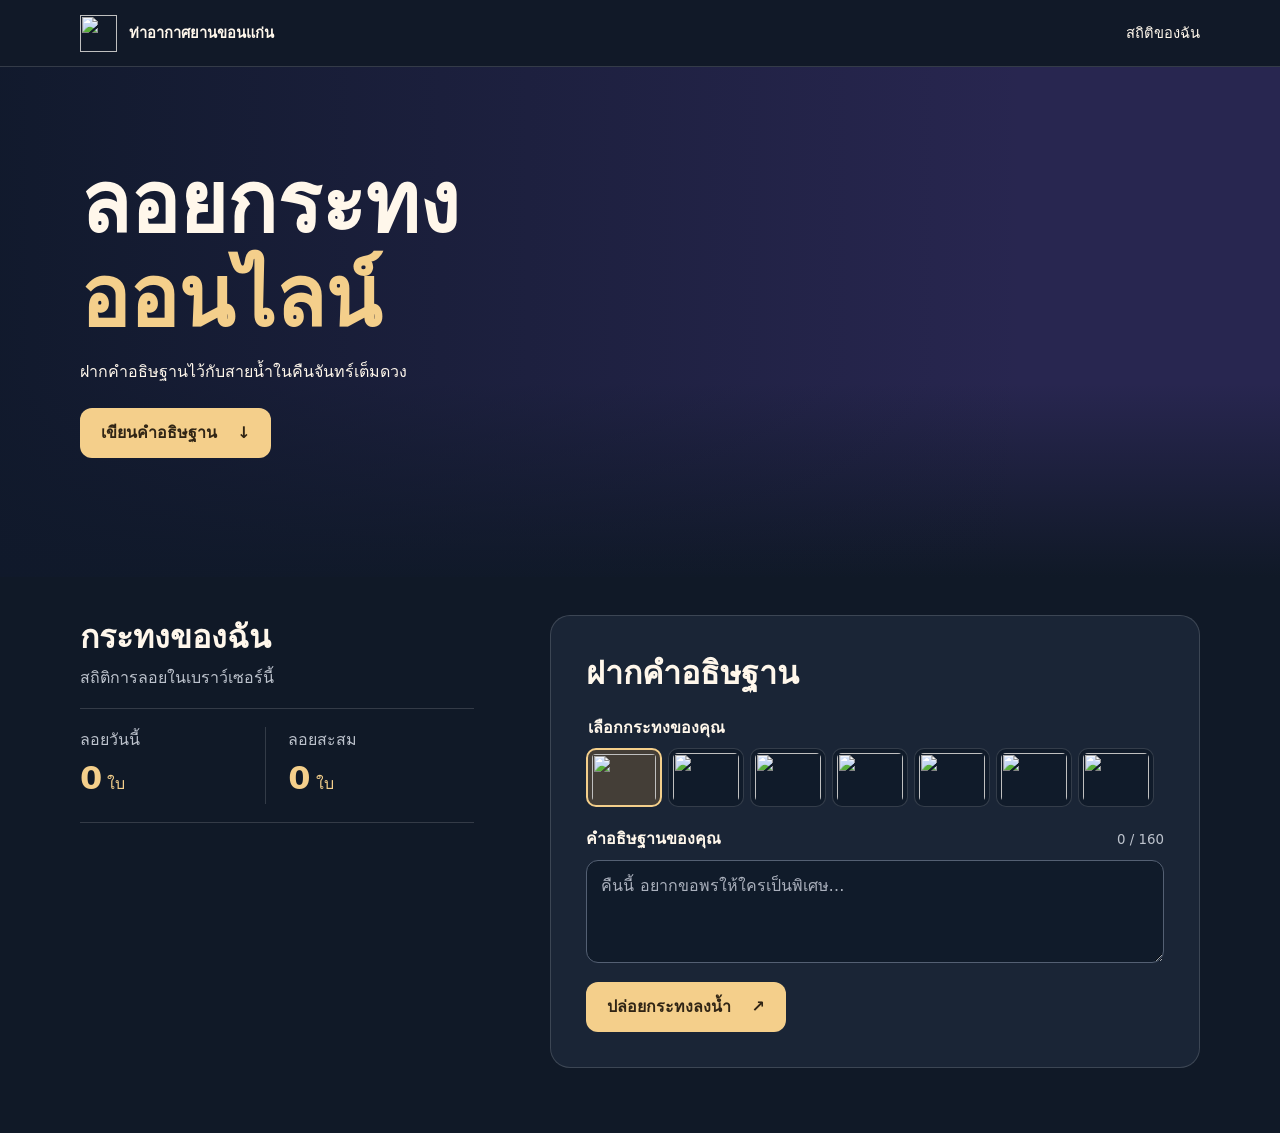
==== index.html @ 2428f7f8 "Refresh the Thai festival homepage and count completed floats" ====
<!doctype html>
<html lang="th">
<head>
  <meta charset="utf-8">
  <meta name="viewport" content="width=device-width, initial-scale=1">
  <title>ลอยกระทงออนไลน์ | ท่าอากาศยานขอนแก่น</title>
  <meta name="description" content="เลือกกระทง เขียนคำอธิษฐาน แล้วปล่อยกระทงลงสายน้ำออนไลน์กับท่าอากาศยานขอนแก่น">
  <link rel="icon" href="scr/favicon.png">
  <link rel="stylesheet" href="festival.css">
  <script defer src="festival.js"></script>
</head>
<body>
<header><div class="wrap bar"><a class="brand" href="./"><img src="scr/favicon.png" alt="">ท่าอากาศยานขอนแก่น</a><a href="#stats">สถิติของฉัน</a></div></header>
<main>
  <section class="scene" id="river" aria-labelledby="title">
    <div class="wrap hero"><div class="intro"><h1 id="title">ลอยกระทง<br><em>ออนไลน์</em></h1><p>ฝากคำอธิษฐานไว้กับสายน้ำในคืนจันทร์เต็มดวง</p><a class="cta" href="#wish">เขียนคำอธิษฐาน <span aria-hidden="true">↓</span></a></div></div>
    <div class="boats" aria-hidden="true"><img src="img/krathong-1.png" alt=""><img src="img/krathong-4.png" alt=""><img src="img/krathong-3.png" alt=""></div>
    <figure id="launched" hidden><figcaption></figcaption><img alt="" src="img/krathong.png"></figure>
  </section>
  <div class="wrap content">
    <aside id="stats"><h2>กระทงของฉัน</h2><p id="scope">สถิติการลอยในเบราว์เซอร์นี้</p>
      <dl><div><dt>ลอยวันนี้</dt><dd><strong id="today">0</strong> ใบ</dd></div><div><dt>ลอยสะสม</dt><dd><strong id="total">0</strong> ใบ</dd></div></dl>
    </aside>
    <form id="wish"><h2>ฝากคำอธิษฐาน</h2>
      <fieldset><legend>เลือกกระทงของคุณ</legend><div id="choices"></div></fieldset>
      <div class="labelrow"><label for="prayer">คำอธิษฐานของคุณ</label><small id="length">0 / 160</small></div>
      <textarea id="prayer" maxlength="160" required rows="3" placeholder="คืนนี้ อยากขอพรให้ใครเป็นพิเศษ…" aria-describedby="length"></textarea>
      <button class="cta" type="submit">ปล่อยกระทงลงน้ำ <span aria-hidden="true">↗</span></button>
      <p id="notice" role="status"></p>
    </form>
  </div>
</main>
</body></html>
---- festival.css ----
:root {color-scheme:dark;--paper:#fff7eb;--muted:#bdc3cd;--gold:#f4cf8b;--line:#ffffff26}
* {box-sizing:border-box}
body {margin:0;background:#101927;color:var(--paper);font:16px/1.6 system-ui,"Leelawadee UI",sans-serif}
a {color:inherit;text-decoration:none} a:hover {text-decoration:underline}
.wrap {width:min(1120px,90%);margin:auto}
header {background:#111928;border-bottom:1px solid var(--line)}
.bar,.brand,.labelrow {display:flex;align-items:center;justify-content:space-between}
.bar {min-height:66px;font-size:.92rem}.brand {gap:12px;font-weight:650}.brand img {width:37px;height:37px}
.scene {position:relative;isolation:isolate;overflow:hidden;background:#282650 url(img/province-1.png) center 48% /cover no-repeat}
.scene:before {content:"";position:absolute;inset:0;z-index:-1;background:linear-gradient(90deg,#10192bf2,transparent 80%),linear-gradient(0deg,#101927,transparent 38%)}
.hero {min-height:clamp(385px,45vw,510px);display:flex;align-items:center}
.intro {position:relative;z-index:2;max-width:55%;padding:32px 0 60px}
h1,h2,p,figure,dl,dd {margin:0} h1 {font:700 clamp(48px,6.4vw,88px)/1.15 Georgia,"Noto Serif Thai",serif} h1 em {font-style:normal;color:var(--gold)}
.intro p {margin:12px 0 24px}.cta {display:inline-flex;align-items:center;justify-content:center;gap:20px;border:0;border-radius:12px;background:var(--gold);color:#302515;padding:12px 21px;font:inherit;font-weight:700;cursor:pointer}.cta:hover {background:#ffe2ae;text-decoration:none}
.boats {position:absolute;inset:0;pointer-events:none}.boats img,#launched {position:absolute;animation:drift 9s ease-in-out infinite alternate}.boats img:nth-child(1){width:7%;left:48%;bottom:12%}.boats img:nth-child(2){width:10%;right:9%;bottom:5%;animation-delay:-5s}.boats img:nth-child(3){width:4%;right:29%;bottom:20%}
#launched {right:16%;bottom:7%;width:min(260px,40%);text-align:center;animation-duration:6s}#launched img {width:90px;display:block;margin:auto}figcaption {display:inline-block;background:#141c31ed;border:1px solid var(--line);border-radius:14px;padding:8px 12px;font-size:.9rem;overflow-wrap:anywhere;max-height:140px;overflow:auto}
@keyframes drift {from{transform:translate(-7px,2px)}to{transform:translate(10px,-4px)}}
.content {display:grid;grid-template-columns:1fr 1.65fr;gap:clamp(28px,6vw,90px);align-items:start;padding:38px 0 65px}
h2 {font-size:clamp(23px,2.5vw,32px);line-height:1.4}aside>p,small {color:var(--muted)}aside>p {margin:5px 0 18px}
dl {border-block:1px solid var(--line);display:flex;padding:18px 0}dl div {flex:1}dl div+div {border-left:1px solid var(--line);padding-left:22px}dt {color:var(--muted)}dd {color:var(--gold)}dd strong {font-size:2rem;font-variant-numeric:tabular-nums}
form {background:#1a2536;border:1px solid var(--line);border-radius:20px;padding:clamp(20px,3vw,35px)}
fieldset {padding:0;margin:19px 0;border:0;min-width:0}legend,label {font-weight:600}legend {margin-bottom:8px}
#choices {display:flex;gap:6px;flex-wrap:wrap}#choices label {position:relative;cursor:pointer;flex:1;min-width:46px;max-width:76px}#choices input {position:absolute;opacity:0}#choices img {display:block;width:100%;height:59px;object-fit:contain;padding:4px;border:1px solid var(--line);background:#101b2a;border-radius:10px}#choices input:checked+img {border:2px solid var(--gold);background:#443e37}
:focus-visible,#choices input:focus-visible+img {outline:3px solid #9ce8fa;outline-offset:3px}
textarea {width:100%;background:#101b2a;color:inherit;font:inherit;border:1px solid #546073;border-radius:12px;padding:12px 14px;margin:8px 0 12px;resize:vertical}textarea::placeholder{color:#abb1bd}
#notice:not(:empty){margin-top:12px;color:var(--gold)}
@media(max-width:680px){.content{grid-template-columns:1fr;gap:24px;padding-top:24px}form{grid-row:1}.intro{max-width:69%}.hero{min-height:365px}.scene{background-position:64% center}.intro p{font-size:.9rem}.bar{font-size:.83rem}.scene:has(#launched:not([hidden])) .intro{visibility:hidden}#launched{right:15%;width:70%;bottom:12%}.boats img:nth-child(2){width:18%}}
@media(prefers-reduced-motion:reduce){.boats img,#launched{animation:none}}
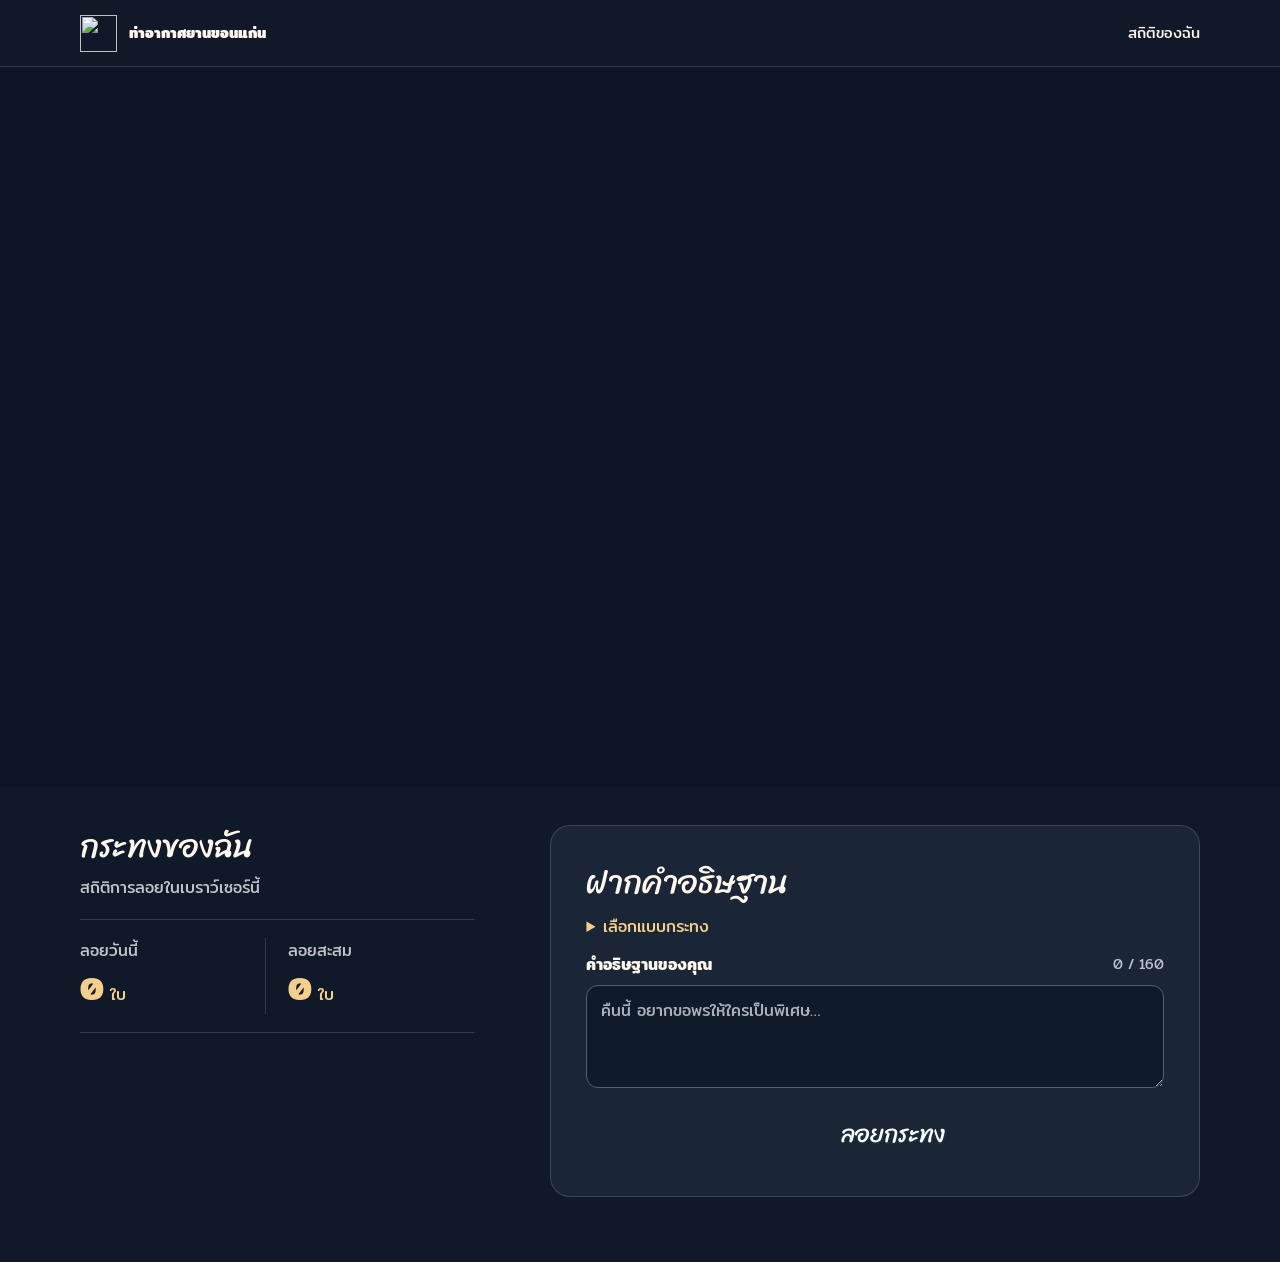
==== commit d78bc64c: "Restore the airport festival artwork, Thai fonts and layered river motion" ====
--- a/index.html
+++ b/index.html
@@ -6,6 +6,9 @@
   <title>ลอยกระทงออนไลน์ | ท่าอากาศยานขอนแก่น</title>
   <meta name="description" content="เลือกกระทง เขียนคำอธิษฐาน แล้วปล่อยกระทงลงสายน้ำออนไลน์กับท่าอากาศยานขอนแก่น">
   <link rel="icon" href="scr/favicon.png">
+  <link rel="preconnect" href="https://fonts.googleapis.com">
+  <link rel="preconnect" href="https://fonts.gstatic.com" crossorigin>
+  <link rel="stylesheet" href="https://fonts.googleapis.com/css2?family=Mitr:wght@400;500&amp;family=Sriracha&amp;display=swap">
   <link rel="stylesheet" href="festival.css">
   <script defer src="festival.js"></script>
 </head>
@@ -13,8 +16,13 @@
 <header><div class="wrap bar"><a class="brand" href="./"><img src="scr/favicon.png" alt="">ท่าอากาศยานขอนแก่น</a><a href="#stats">สถิติของฉัน</a></div></header>
 <main>
   <section class="scene" id="river" aria-labelledby="title">
-    <div class="wrap hero"><div class="intro"><h1 id="title">ลอยกระทง<br><em>ออนไลน์</em></h1><p>ฝากคำอธิษฐานไว้กับสายน้ำในคืนจันทร์เต็มดวง</p><a class="cta" href="#wish">เขียนคำอธิษฐาน <span aria-hidden="true">↓</span></a></div></div>
-    <div class="boats" aria-hidden="true"><img src="img/krathong-1.png" alt=""><img src="img/krathong-4.png" alt=""><img src="img/krathong-3.png" alt=""></div>
+    <h1 id="title" class="visually-hidden">ท่าอากาศยานขอนแก่น ร่วมสืบสานประเพณีวันลอยกระทงออนไลน์</h1>
+    <div class="landscape" aria-hidden="true"></div>
+    <div class="reflections" aria-hidden="true"></div>
+    <div class="boats" aria-hidden="true">
+      <img src="img/krathong-1.png" alt=""><img src="img/krathong-4.png" alt=""><img src="img/krathong-3.png" alt="">
+      <img src="img/krathong-2.png" alt=""><img src="img/krathong-5.png" alt="">
+    </div>
     <figure id="launched" hidden><figcaption></figcaption><img alt="" src="img/krathong.png"></figure>
   </section>
   <div class="wrap content">
@@ -22,10 +30,10 @@
       <dl><div><dt>ลอยวันนี้</dt><dd><strong id="today">0</strong> ใบ</dd></div><div><dt>ลอยสะสม</dt><dd><strong id="total">0</strong> ใบ</dd></div></dl>
     </aside>
     <form id="wish"><h2>ฝากคำอธิษฐาน</h2>
-      <fieldset><legend>เลือกกระทงของคุณ</legend><div id="choices"></div></fieldset>
+      <details><summary>เลือกแบบกระทง</summary><fieldset><legend class="visually-hidden">เลือกกระทงของคุณ</legend><div id="choices"></div></fieldset></details>
       <div class="labelrow"><label for="prayer">คำอธิษฐานของคุณ</label><small id="length">0 / 160</small></div>
       <textarea id="prayer" maxlength="160" required rows="3" placeholder="คืนนี้ อยากขอพรให้ใครเป็นพิเศษ…" aria-describedby="length"></textarea>
-      <button class="cta" type="submit">ปล่อยกระทงลงน้ำ <span aria-hidden="true">↗</span></button>
+      <button class="cta" type="submit">ลอยกระทง</button>
       <p id="notice" role="status"></p>
     </form>
   </div>
--- a/festival.css
+++ b/festival.css
@@ -1,22 +1,37 @@
 :root {color-scheme:dark;--paper:#fff7eb;--muted:#bdc3cd;--gold:#f4cf8b;--line:#ffffff26}
 * {box-sizing:border-box}
-body {margin:0;background:#101927;color:var(--paper);font:16px/1.6 system-ui,"Leelawadee UI",sans-serif}
+body {margin:0;background:#101927;color:var(--paper);font:16px/1.6 Mitr,system-ui,"Leelawadee UI",sans-serif}
 a {color:inherit;text-decoration:none} a:hover {text-decoration:underline}
 .wrap {width:min(1120px,90%);margin:auto}
 header {background:#111928;border-bottom:1px solid var(--line)}
 .bar,.brand,.labelrow {display:flex;align-items:center;justify-content:space-between}
 .bar {min-height:66px;font-size:.92rem}.brand {gap:12px;font-weight:650}.brand img {width:37px;height:37px}
-.scene {position:relative;isolation:isolate;overflow:hidden;background:#282650 url(img/province-1.png) center 48% /cover no-repeat}
-.scene:before {content:"";position:absolute;inset:0;z-index:-1;background:linear-gradient(90deg,#10192bf2,transparent 80%),linear-gradient(0deg,#101927,transparent 38%)}
-.hero {min-height:clamp(385px,45vw,510px);display:flex;align-items:center}
-.intro {position:relative;z-index:2;max-width:55%;padding:32px 0 60px}
-h1,h2,p,figure,dl,dd {margin:0} h1 {font:700 clamp(48px,6.4vw,88px)/1.15 Georgia,"Noto Serif Thai",serif} h1 em {font-style:normal;color:var(--gold)}
-.intro p {margin:12px 0 24px}.cta {display:inline-flex;align-items:center;justify-content:center;gap:20px;border:0;border-radius:12px;background:var(--gold);color:#302515;padding:12px 21px;font:inherit;font-weight:700;cursor:pointer}.cta:hover {background:#ffe2ae;text-decoration:none}
-.boats {position:absolute;inset:0;pointer-events:none}.boats img,#launched {position:absolute;animation:drift 9s ease-in-out infinite alternate}.boats img:nth-child(1){width:7%;left:48%;bottom:12%}.boats img:nth-child(2){width:10%;right:9%;bottom:5%;animation-delay:-5s}.boats img:nth-child(3){width:4%;right:29%;bottom:20%}
-#launched {right:16%;bottom:7%;width:min(260px,40%);text-align:center;animation-duration:6s}#launched img {width:90px;display:block;margin:auto}figcaption {display:inline-block;background:#141c31ed;border:1px solid var(--line);border-radius:14px;padding:8px 12px;font-size:.9rem;overflow-wrap:anywhere;max-height:140px;overflow:auto}
-@keyframes drift {from{transform:translate(-7px,2px)}to{transform:translate(10px,-4px)}}
+h1,h2,p,figure,dl,dd {margin:0}
+.visually-hidden {position:absolute;width:1px;height:1px;overflow:hidden;clip-path:inset(50%);white-space:nowrap}
+.scene {position:relative;isolation:isolate;overflow:hidden;aspect-ratio:1921/1081;max-width:1440px;margin:auto;background:#0c1524;perspective:900px}
+.landscape,.reflections,.boats {position:absolute;pointer-events:none}
+.landscape,.reflections {inset:-0.8%;background:url("scr/BG1.jpg") center / 100% 100% no-repeat}
+.landscape {animation:pan 20s ease-in-out infinite alternate}
+.reflections {mask-image:linear-gradient(transparent 64%,#0009 80%,#0009);animation:ripple 5s ease-in-out infinite alternate}
+@keyframes pan {to {transform:translate3d(.32%,.15%,2px)}}
+@keyframes ripple {to {transform:translate3d(-.2%,.25%,3px) scaleX(1.003)}}
+.boats {inset:0;transform:translateZ(12px)}
+.boats img {position:absolute;left:0;width:var(--size);bottom:var(--depth);animation:sail var(--duration) linear var(--delay) infinite}
+.boats img:nth-child(1){--size:4%;--depth:25%;--duration:64s;--delay:-7s}
+.boats img:nth-child(2){--size:7%;--depth:9%;--duration:49s;--delay:-38s}
+.boats img:nth-child(3){--size:4.8%;--depth:19%;--duration:61s;--delay:-45s}
+.boats img:nth-child(4){--size:8%;--depth:3%;--duration:53s;--delay:-14s}
+.boats img:nth-child(5){--size:3%;--depth:30%;--duration:72s;--delay:-43s}
+@keyframes sail {from{left:-10%;transform:rotate(-2deg)}50%{transform:translateY(-3px) rotate(2deg)}to{left:102%;transform:rotate(-2deg)}}
+#launched {position:absolute;bottom:3%;left:15%;width:min(280px,70%);text-align:center;animation:wish-drift 15s ease-out both}
+@keyframes wish-drift {from{transform:translate3d(-8%,8%,0);opacity:.25}12%{opacity:1}to{transform:translate3d(30%,-4%,8px)}}
+#launched img {width:clamp(42px,7vw,90px);display:block;margin:auto}
+figcaption {display:inline-block;background:#15202de8;color:white;border-radius:14px;padding:5px 12px;font-family:Sriracha,cursive;overflow-wrap:anywhere;max-height:95px;overflow:auto}
+.cta {display:block;margin:auto;width:195px;height:53px;border:0;background:transparent url("scr/sent.png") center / 100% 100%;padding-left:42px;color:white;font:24px Sriracha,cursive;cursor:pointer;text-shadow:0 1px 3px #18415f}
+.cta:hover {background-image:url("scr/hoversent.png")}
+details {margin:8px 0 12px}summary {cursor:pointer;color:var(--gold)}
 .content {display:grid;grid-template-columns:1fr 1.65fr;gap:clamp(28px,6vw,90px);align-items:start;padding:38px 0 65px}
-h2 {font-size:clamp(23px,2.5vw,32px);line-height:1.4}aside>p,small {color:var(--muted)}aside>p {margin:5px 0 18px}
+h2 {font-family:Sriracha,cursive;font-weight:400;font-size:clamp(23px,2.5vw,32px);line-height:1.4}aside>p,small {color:var(--muted)}aside>p {margin:5px 0 18px}
 dl {border-block:1px solid var(--line);display:flex;padding:18px 0}dl div {flex:1}dl div+div {border-left:1px solid var(--line);padding-left:22px}dt {color:var(--muted)}dd {color:var(--gold)}dd strong {font-size:2rem;font-variant-numeric:tabular-nums}
 form {background:#1a2536;border:1px solid var(--line);border-radius:20px;padding:clamp(20px,3vw,35px)}
 fieldset {padding:0;margin:19px 0;border:0;min-width:0}legend,label {font-weight:600}legend {margin-bottom:8px}
@@ -24,5 +39,11 @@
 :focus-visible,#choices input:focus-visible+img {outline:3px solid #9ce8fa;outline-offset:3px}
 textarea {width:100%;background:#101b2a;color:inherit;font:inherit;border:1px solid #546073;border-radius:12px;padding:12px 14px;margin:8px 0 12px;resize:vertical}textarea::placeholder{color:#abb1bd}
 #notice:not(:empty){margin-top:12px;color:var(--gold)}
-@media(max-width:680px){.content{grid-template-columns:1fr;gap:24px;padding-top:24px}form{grid-row:1}.intro{max-width:69%}.hero{min-height:365px}.scene{background-position:64% center}.intro p{font-size:.9rem}.bar{font-size:.83rem}.scene:has(#launched:not([hidden])) .intro{visibility:hidden}#launched{right:15%;width:70%;bottom:12%}.boats img:nth-child(2){width:18%}}
-@media(prefers-reduced-motion:reduce){.boats img,#launched{animation:none}}
+@media(max-width:680px){
+  .content{grid-template-columns:1fr;gap:20px;padding-top:18px}
+  form{grid-row:1}.bar{font-size:.83rem;min-height:52px}
+}
+@media(prefers-reduced-motion:reduce){
+  .landscape,.reflections,#launched{animation:none}
+  .boats img{animation-play-state:paused}
+}
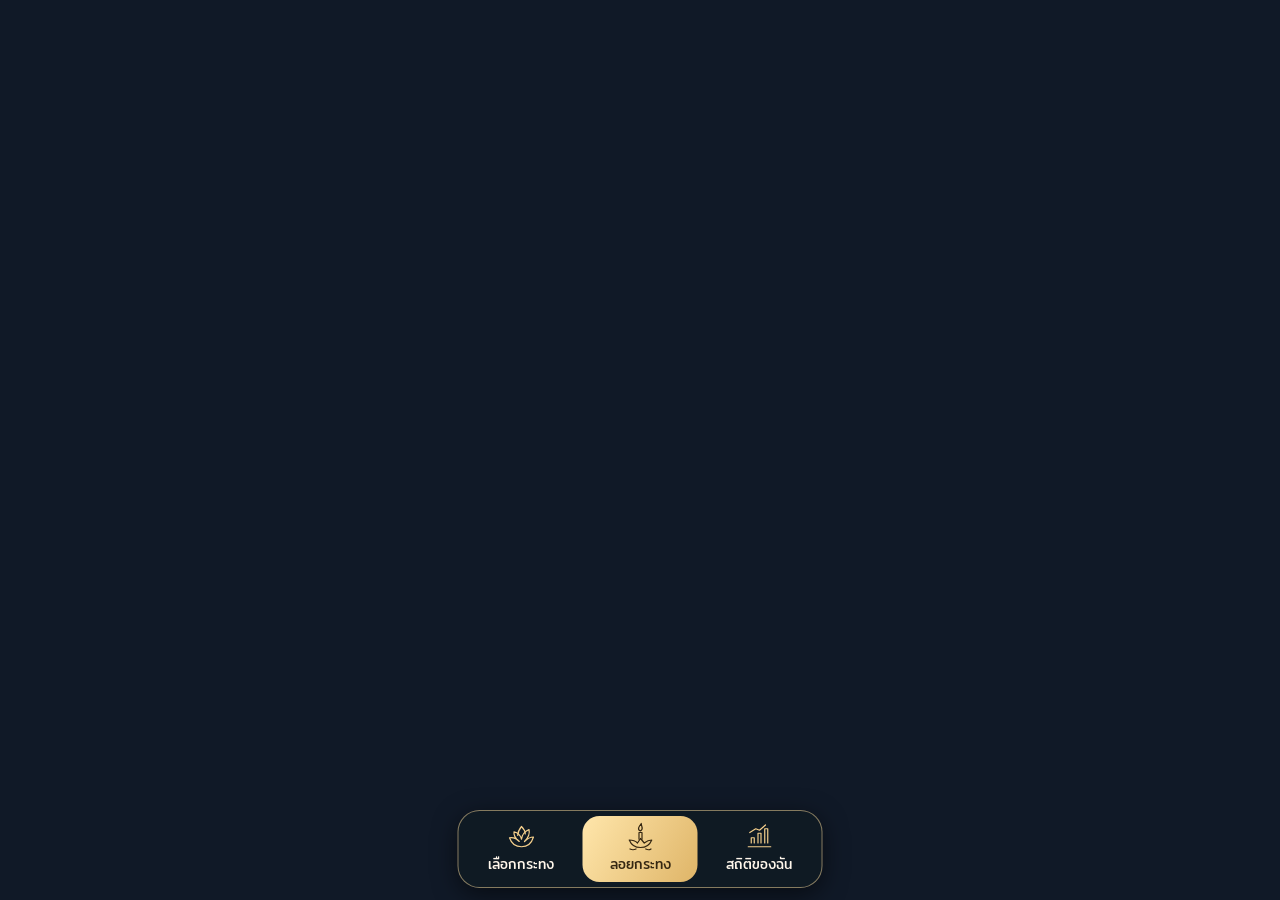
==== commit 86020e76: "Fill the viewport with a flat river scene and add a bottom festival menu" ====
--- a/index.html
+++ b/index.html
@@ -2,7 +2,7 @@
 <html lang="th">
 <head>
   <meta charset="utf-8">
-  <meta name="viewport" content="width=device-width, initial-scale=1">
+  <meta name="viewport" content="width=device-width, initial-scale=1, viewport-fit=cover, interactive-widget=resizes-content">
   <title>ลอยกระทงออนไลน์ | ท่าอากาศยานขอนแก่น</title>
   <meta name="description" content="เลือกกระทง เขียนคำอธิษฐาน แล้วปล่อยกระทงลงสายน้ำออนไลน์กับท่าอากาศยานขอนแก่น">
   <link rel="icon" href="scr/favicon.png">
@@ -13,29 +13,41 @@
   <script defer src="festival.js"></script>
 </head>
 <body>
-<header><div class="wrap bar"><a class="brand" href="./"><img src="scr/favicon.png" alt="">ท่าอากาศยานขอนแก่น</a><a href="#stats">สถิติของฉัน</a></div></header>
-<main>
-  <section class="scene" id="river" aria-labelledby="title">
-    <h1 id="title" class="visually-hidden">ท่าอากาศยานขอนแก่น ร่วมสืบสานประเพณีวันลอยกระทงออนไลน์</h1>
-    <div class="landscape" aria-hidden="true"></div>
-    <div class="reflections" aria-hidden="true"></div>
-    <div class="boats" aria-hidden="true">
-      <img src="img/krathong-1.png" alt=""><img src="img/krathong-4.png" alt=""><img src="img/krathong-3.png" alt="">
-      <img src="img/krathong-2.png" alt=""><img src="img/krathong-5.png" alt="">
-    </div>
-    <figure id="launched" hidden><figcaption></figcaption><img alt="" src="img/krathong.png"></figure>
+<main class="scene" id="river" aria-label="สายน้ำลอยกระทง">
+  <div class="boats" aria-hidden="true">
+    <img src="img/krathong-1.png" alt=""><img src="img/krathong-4.png" alt=""><img src="img/krathong-3.png" alt="">
+    <img src="img/krathong-2.png" alt=""><img src="img/krathong-5.png" alt="">
+  </div>
+  <figure id="launched" hidden><figcaption></figcaption><img alt="" src="img/krathong.png"></figure>
+  <p id="notice" role="status" class="sr-only"></p>
+</main>
+<nav class="dock" aria-label="เมนูลอยกระทง">
+  <button data-panel="picker" aria-haspopup="dialog">
+    <svg viewBox="0 0 40 40" aria-hidden="true"><path d="M4 21q8-1 13 5-8-6-7-13 8 2 10 10 1-9 10-13 2 8-6 16 6-6 12-6-4 13-16 13T4 21Z"/><path d="M15 18q0-6 5-12 5 5 5 10"/></svg>
+    เลือกกระทง
+  </button>
+  <button class="primary" data-panel="composer" aria-haspopup="dialog">
+    <svg viewBox="0 0 40 40" aria-hidden="true"><path d="M5 24q7 0 11 4l4-6 5 6q5-4 10-4-4 10-15 10T5 24Z"/><path d="M18 23v-9h4v9M20 12c-5-2-2-6 1-10 0 5 4 7-1 10Z"/><path d="M6 36q4 2 8 0m13 0q4 2 7 0"/></svg>
+    ลอยกระทง
+  </button>
+  <button data-panel="stats" aria-haspopup="dialog">
+    <svg viewBox="0 0 40 40" aria-hidden="true"><path d="M5 33h30M9 28v-7h4v7m5 0V15h4v13m5 0V9h4v19"/><path d="m7 14 8-5 5 2 8-7"/></svg>
+    สถิติของฉัน
+  </button>
+</nav>
+<dialog id="sheet" aria-labelledby="panel-title">
+  <div class="sheet-head"><h2 id="panel-title"></h2><button type="button" id="close" aria-label="ปิด">×</button></div>
+  <section id="picker" hidden>
+    <fieldset><legend class="sr-only">เลือกกระทงของคุณ</legend><div id="choices"></div></fieldset>
+    <button class="cta" id="continue">เขียนคำอธิษฐาน</button>
   </section>
-  <div class="wrap content">
-    <aside id="stats"><h2>กระทงของฉัน</h2><p id="scope">สถิติการลอยในเบราว์เซอร์นี้</p>
-      <dl><div><dt>ลอยวันนี้</dt><dd><strong id="today">0</strong> ใบ</dd></div><div><dt>ลอยสะสม</dt><dd><strong id="total">0</strong> ใบ</dd></div></dl>
-    </aside>
-    <form id="wish"><h2>ฝากคำอธิษฐาน</h2>
-      <details><summary>เลือกแบบกระทง</summary><fieldset><legend class="visually-hidden">เลือกกระทงของคุณ</legend><div id="choices"></div></fieldset></details>
-      <div class="labelrow"><label for="prayer">คำอธิษฐานของคุณ</label><small id="length">0 / 160</small></div>
-      <textarea id="prayer" maxlength="160" required rows="3" placeholder="คืนนี้ อยากขอพรให้ใครเป็นพิเศษ…" aria-describedby="length"></textarea>
-      <button class="cta" type="submit">ลอยกระทง</button>
-      <p id="notice" role="status"></p>
-    </form>
-  </div>
-</main>
+  <form id="wish"><div id="composer" hidden>
+    <div class="labelrow"><label for="prayer">คำอธิษฐานของคุณ</label><small id="length">0 / 160</small></div>
+    <textarea id="prayer" maxlength="160" required rows="3" placeholder="คืนนี้ อยากขอพรให้ใครเป็นพิเศษ…" aria-describedby="length"></textarea>
+    <button class="cta" type="submit">ปล่อยกระทงลงน้ำ</button>
+  </div></form>
+  <section id="stats" hidden><p id="scope">สถิติการลอยในเบราว์เซอร์นี้</p>
+    <dl><div><dt>ลอยวันนี้</dt><dd><strong id="today">0</strong> ใบ</dd></div><div><dt>ลอยสะสม</dt><dd><strong id="total">0</strong> ใบ</dd></div></dl>
+  </section>
+</dialog>
 </body></html>
--- a/festival.css
+++ b/festival.css
@@ -1,49 +1,41 @@
-:root {color-scheme:dark;--paper:#fff7eb;--muted:#bdc3cd;--gold:#f4cf8b;--line:#ffffff26}
+:root {color-scheme:dark;--paper:#fff7eb;--muted:#c7bfb0;--gold:#f4cf8b;--line:#e4c38640}
 * {box-sizing:border-box}
-body {margin:0;background:#101927;color:var(--paper);font:16px/1.6 Mitr,system-ui,"Leelawadee UI",sans-serif}
-a {color:inherit;text-decoration:none} a:hover {text-decoration:underline}
-.wrap {width:min(1120px,90%);margin:auto}
-header {background:#111928;border-bottom:1px solid var(--line)}
-.bar,.brand,.labelrow {display:flex;align-items:center;justify-content:space-between}
-.bar {min-height:66px;font-size:.92rem}.brand {gap:12px;font-weight:650}.brand img {width:37px;height:37px}
-h1,h2,p,figure,dl,dd {margin:0}
-.visually-hidden {position:absolute;width:1px;height:1px;overflow:hidden;clip-path:inset(50%);white-space:nowrap}
-.scene {position:relative;isolation:isolate;overflow:hidden;aspect-ratio:1921/1081;max-width:1440px;margin:auto;background:#0c1524;perspective:900px}
-.landscape,.reflections,.boats {position:absolute;pointer-events:none}
-.landscape,.reflections {inset:-0.8%;background:url("scr/BG1.jpg") center / 100% 100% no-repeat}
-.landscape {animation:pan 20s ease-in-out infinite alternate}
-.reflections {mask-image:linear-gradient(transparent 64%,#0009 80%,#0009);animation:ripple 5s ease-in-out infinite alternate}
-@keyframes pan {to {transform:translate3d(.32%,.15%,2px)}}
-@keyframes ripple {to {transform:translate3d(-.2%,.25%,3px) scaleX(1.003)}}
-.boats {inset:0;transform:translateZ(12px)}
-.boats img {position:absolute;left:0;width:var(--size);bottom:var(--depth);animation:sail var(--duration) linear var(--delay) infinite}
+body {margin:0;background:#101927;color:var(--paper);font:16px/1.6 Mitr,system-ui,sans-serif}
+button,textarea {font:inherit}button {color:inherit;cursor:pointer}
+h2,p,figure,dl,dd {margin:0}
+[hidden] {display:none!important}
+.sr-only {position:absolute;width:1px;height:1px;overflow:hidden;clip-path:inset(50%);white-space:nowrap}
+.scene {position:relative;width:100%;height:100vh;height:100dvh;overflow:hidden;background:#101927 url("scr/BG1.jpg") center / cover no-repeat}
+.boats {position:absolute;inset:0;pointer-events:none}
+.boats img {position:absolute;width:clamp(30px,var(--size),135px);bottom:var(--depth);animation:sail var(--duration) linear var(--delay) infinite}
 .boats img:nth-child(1){--size:4%;--depth:25%;--duration:64s;--delay:-7s}
 .boats img:nth-child(2){--size:7%;--depth:9%;--duration:49s;--delay:-38s}
 .boats img:nth-child(3){--size:4.8%;--depth:19%;--duration:61s;--delay:-45s}
 .boats img:nth-child(4){--size:8%;--depth:3%;--duration:53s;--delay:-14s}
 .boats img:nth-child(5){--size:3%;--depth:30%;--duration:72s;--delay:-43s}
 @keyframes sail {from{left:-10%;transform:rotate(-2deg)}50%{transform:translateY(-3px) rotate(2deg)}to{left:102%;transform:rotate(-2deg)}}
-#launched {position:absolute;bottom:3%;left:15%;width:min(280px,70%);text-align:center;animation:wish-drift 15s ease-out both}
-@keyframes wish-drift {from{transform:translate3d(-8%,8%,0);opacity:.25}12%{opacity:1}to{transform:translate3d(30%,-4%,8px)}}
-#launched img {width:clamp(42px,7vw,90px);display:block;margin:auto}
-figcaption {display:inline-block;background:#15202de8;color:white;border-radius:14px;padding:5px 12px;font-family:Sriracha,cursive;overflow-wrap:anywhere;max-height:95px;overflow:auto}
-.cta {display:block;margin:auto;width:195px;height:53px;border:0;background:transparent url("scr/sent.png") center / 100% 100%;padding-left:42px;color:white;font:24px Sriracha,cursive;cursor:pointer;text-shadow:0 1px 3px #18415f}
-.cta:hover {background-image:url("scr/hoversent.png")}
-details {margin:8px 0 12px}summary {cursor:pointer;color:var(--gold)}
-.content {display:grid;grid-template-columns:1fr 1.65fr;gap:clamp(28px,6vw,90px);align-items:start;padding:38px 0 65px}
-h2 {font-family:Sriracha,cursive;font-weight:400;font-size:clamp(23px,2.5vw,32px);line-height:1.4}aside>p,small {color:var(--muted)}aside>p {margin:5px 0 18px}
-dl {border-block:1px solid var(--line);display:flex;padding:18px 0}dl div {flex:1}dl div+div {border-left:1px solid var(--line);padding-left:22px}dt {color:var(--muted)}dd {color:var(--gold)}dd strong {font-size:2rem;font-variant-numeric:tabular-nums}
-form {background:#1a2536;border:1px solid var(--line);border-radius:20px;padding:clamp(20px,3vw,35px)}
-fieldset {padding:0;margin:19px 0;border:0;min-width:0}legend,label {font-weight:600}legend {margin-bottom:8px}
+
+#launched {position:absolute;left:50%;bottom:max(17%,100px);width:min(280px,76vw);text-align:center;transform:translateX(-50%);animation:wish-drift 15s linear both}
+@keyframes wish-drift {0%{left:0;transform:translateX(-100%)}15%{left:18%;transform:translateX(-10%)}85%{left:82%;transform:translateX(-90%)}100%{left:100%;transform:translateX(0)}}
+#launched img {width:clamp(55px,7vw,100px);display:block;margin:auto}
+figcaption {display:inline-block;background:#15202de8;border-radius:14px;padding:5px 12px;font-family:Sriracha,cursive;overflow-wrap:anywhere;max-height:22dvh;overflow:auto}
+.dock {position:fixed;bottom:max(12px,env(safe-area-inset-bottom));left:50%;transform:translateX(-50%);display:flex;gap:4px;padding:5px;border:1px solid #edd09588;background:#101b24f5;box-shadow:0 6px 24px #0008;border-radius:22px;width:min(365px,calc(100% - 24px))}
+.dock button {flex:1;display:grid;justify-items:center;align-content:center;gap:2px;border:0;border-radius:17px;background:transparent;font-size:.85rem;padding:6px 2px}
+.dock svg {width:30px;height:30px;fill:none;stroke:var(--gold);stroke-width:1.6;stroke-linecap:round;stroke-linejoin:round}
+.dock .primary,.cta {background:linear-gradient(120deg,#ffe6ab,#dfb568);color:#352712}
+.primary svg {stroke:currentColor}
+.dock button:hover {box-shadow:inset 0 0 0 1px var(--gold)}
+dialog {position:fixed;inset:auto 0 max(15px,env(safe-area-inset-bottom));margin:0 auto;width:min(440px,calc(100% - 24px));max-height:calc(100dvh - 32px);overflow:auto;color:var(--paper);background:#162029;border:1px solid var(--line);border-radius:22px;padding:20px;box-shadow:0 12px 40px #0008}
+dialog::backdrop {background:#08101a52}
+.sheet-head,.labelrow {display:flex;align-items:center;justify-content:space-between;gap:8px}
+.sheet-head {margin-bottom:14px}.sheet-head h2 {font:26px Sriracha,cursive}
+#close {border:1px solid var(--line);border-radius:50%;background:transparent;width:44px;height:44px;font:26px system-ui}
+.cta {width:100%;border:0;border-radius:13px;padding:9px;font:20px Sriracha,cursive}
+fieldset {padding:0;border:0;min-width:0;margin:0 0 15px}
+#scope,small,dt {color:var(--muted)}dl {display:flex;margin-top:15px;gap:30px}dd strong {font-size:2rem;color:var(--gold)}
 #choices {display:flex;gap:6px;flex-wrap:wrap}#choices label {position:relative;cursor:pointer;flex:1;min-width:46px;max-width:76px}#choices input {position:absolute;opacity:0}#choices img {display:block;width:100%;height:59px;object-fit:contain;padding:4px;border:1px solid var(--line);background:#101b2a;border-radius:10px}#choices input:checked+img {border:2px solid var(--gold);background:#443e37}
 :focus-visible,#choices input:focus-visible+img {outline:3px solid #9ce8fa;outline-offset:3px}
 textarea {width:100%;background:#101b2a;color:inherit;font:inherit;border:1px solid #546073;border-radius:12px;padding:12px 14px;margin:8px 0 12px;resize:vertical}textarea::placeholder{color:#abb1bd}
-#notice:not(:empty){margin-top:12px;color:var(--gold)}
-@media(max-width:680px){
-  .content{grid-template-columns:1fr;gap:20px;padding-top:18px}
-  form{grid-row:1}.bar{font-size:.83rem;min-height:52px}
-}
-@media(prefers-reduced-motion:reduce){
-  .landscape,.reflections,#launched{animation:none}
-  .boats img{animation-play-state:paused}
-}
+
+@media(max-height:480px){.dock button{display:flex;align-items:center;justify-content:center;gap:4px}.dock svg{width:24px;height:24px}}
+@media(prefers-reduced-motion:reduce){.boats img{animation-play-state:paused}#launched{animation:none}}
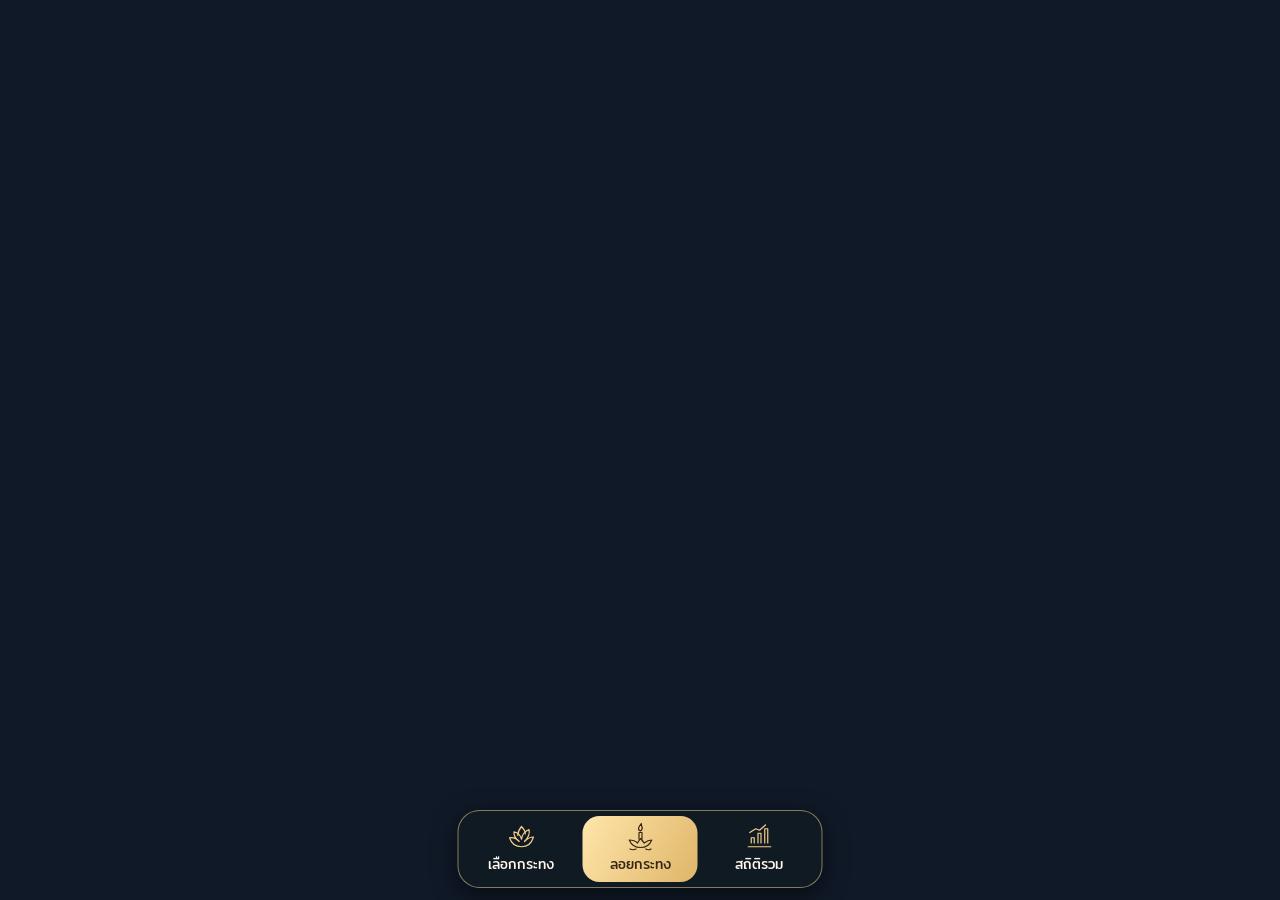
==== commit 21bece1e: "Show global float counts and extend the mobile dock to the screen edges" ====
--- a/index.html
+++ b/index.html
@@ -18,8 +18,8 @@
     <img src="img/krathong-1.png" alt=""><img src="img/krathong-4.png" alt=""><img src="img/krathong-3.png" alt="">
     <img src="img/krathong-2.png" alt=""><img src="img/krathong-5.png" alt="">
   </div>
-  <figure id="launched" hidden><figcaption></figcaption><img alt="" src="img/krathong.png"></figure>
-  <p id="notice" role="status" class="sr-only"></p>
+  <div id="flotilla"></div>
+  <p id="notice" role="status" class="toast"></p>
 </main>
 <nav class="dock" aria-label="เมนูลอยกระทง">
   <button data-panel="picker" aria-haspopup="dialog">
@@ -32,7 +32,7 @@
   </button>
   <button data-panel="stats" aria-haspopup="dialog">
     <svg viewBox="0 0 40 40" aria-hidden="true"><path d="M5 33h30M9 28v-7h4v7m5 0V15h4v13m5 0V9h4v19"/><path d="m7 14 8-5 5 2 8-7"/></svg>
-    สถิติของฉัน
+    สถิติรวม
   </button>
 </nav>
 <dialog id="sheet" aria-labelledby="panel-title">
@@ -44,10 +44,11 @@
   <form id="wish"><div id="composer" hidden>
     <div class="labelrow"><label for="prayer">คำอธิษฐานของคุณ</label><small id="length">0 / 160</small></div>
     <textarea id="prayer" maxlength="160" required rows="3" placeholder="คืนนี้ อยากขอพรให้ใครเป็นพิเศษ…" aria-describedby="length"></textarea>
+    <label class="share"><input type="checkbox" id="share" checked> ให้คนอื่นเห็นกระทงและคำอธิษฐานนี้</label>
     <button class="cta" type="submit">ปล่อยกระทงลงน้ำ</button>
   </div></form>
-  <section id="stats" hidden><p id="scope">สถิติการลอยในเบราว์เซอร์นี้</p>
-    <dl><div><dt>ลอยวันนี้</dt><dd><strong id="today">0</strong> ใบ</dd></div><div><dt>ลอยสะสม</dt><dd><strong id="total">0</strong> ใบ</dd></div></dl>
+  <section id="stats" hidden><p id="scope">จำนวนกระทงจากผู้ร่วมลอยทุกคน</p>
+    <dl><div><dt>ลอยวันนี้</dt><dd><strong id="today">—</strong> ใบ</dd></div><div><dt>ลอยสะสม</dt><dd><strong id="total">—</strong> ใบ</dd></div></dl>
   </section>
 </dialog>
 </body></html>
--- a/festival.css
+++ b/festival.css
@@ -15,16 +15,24 @@
 .boats img:nth-child(5){--size:3%;--depth:30%;--duration:72s;--delay:-43s}
 @keyframes sail {from{left:-10%;transform:rotate(-2deg)}50%{transform:translateY(-3px) rotate(2deg)}to{left:102%;transform:rotate(-2deg)}}
 
-#launched {position:absolute;left:50%;bottom:max(17%,100px);width:min(280px,76vw);text-align:center;transform:translateX(-50%);animation:wish-drift 15s linear both}
-@keyframes wish-drift {0%{left:0;transform:translateX(-100%)}15%{left:18%;transform:translateX(-10%)}85%{left:82%;transform:translateX(-90%)}100%{left:100%;transform:translateX(0)}}
-#launched img {width:clamp(55px,7vw,100px);display:block;margin:auto}
+.float {position:absolute;left:0;bottom:max(var(--lane),90px);width:var(--beam);text-align:center;pointer-events:none;animation:cross-river var(--travel) linear both}
+@keyframes cross-river {from{transform:translateX(-100%)}to{transform:translateX(100vw)}}
+.float img {display:block;width:100%;transform-origin:50% 84%;animation:bob var(--swell) ease-in-out infinite alternate}
+@keyframes bob {from{transform:translateY(2px) rotate(-2.4deg)}to{transform:translateY(-2px) rotate(2deg)}}
+.float::before {content:"";position:absolute;bottom:1%;left:12%;width:76%;height:9%;border:1px solid #fce7ab80;border-radius:50%;animation:wake 4s ease-out infinite}
+@keyframes wake {from{transform:scale(.75);opacity:.7}to{transform:scale(1.5);opacity:0}}
+.float figcaption {position:absolute;bottom:100%;left:50%;transform:translateX(-50%);width:max-content;max-width:min(36vw,235px);font-size:clamp(13px,1.3vw,17px)}
+.share {display:block;margin:0 0 12px;font-size:.86rem}
+.toast:not(:empty) {position:absolute;bottom:84px;left:50%;transform:translateX(-50%);width:max-content;max-width:90%;padding:5px 12px;border-radius:12px;background:#101b24eb;text-align:center;font-size:.84rem}
 figcaption {display:inline-block;background:#15202de8;border-radius:14px;padding:5px 12px;font-family:Sriracha,cursive;overflow-wrap:anywhere;max-height:22dvh;overflow:auto}
 .dock {position:fixed;bottom:max(12px,env(safe-area-inset-bottom));left:50%;transform:translateX(-50%);display:flex;gap:4px;padding:5px;border:1px solid #edd09588;background:#101b24f5;box-shadow:0 6px 24px #0008;border-radius:22px;width:min(365px,calc(100% - 24px))}
 .dock button {flex:1;display:grid;justify-items:center;align-content:center;gap:2px;border:0;border-radius:17px;background:transparent;font-size:.85rem;padding:6px 2px}
 .dock svg {width:30px;height:30px;fill:none;stroke:var(--gold);stroke-width:1.6;stroke-linecap:round;stroke-linejoin:round}
 .dock .primary,.cta {background:linear-gradient(120deg,#ffe6ab,#dfb568);color:#352712}
 .primary svg {stroke:currentColor}
-.dock button:hover {box-shadow:inset 0 0 0 1px var(--gold)}
+.dock button {-webkit-tap-highlight-color:transparent}
+.dock button:focus:not(:focus-visible) {outline:none}
+@media (hover:hover) {.dock button:hover {color:var(--gold)}.dock .primary:hover {color:#352712}}
 dialog {position:fixed;inset:auto 0 max(15px,env(safe-area-inset-bottom));margin:0 auto;width:min(440px,calc(100% - 24px));max-height:calc(100dvh - 32px);overflow:auto;color:var(--paper);background:#162029;border:1px solid var(--line);border-radius:22px;padding:20px;box-shadow:0 12px 40px #0008}
 dialog::backdrop {background:#08101a52}
 .sheet-head,.labelrow {display:flex;align-items:center;justify-content:space-between;gap:8px}
@@ -38,4 +46,9 @@
 textarea {width:100%;background:#101b2a;color:inherit;font:inherit;border:1px solid #546073;border-radius:12px;padding:12px 14px;margin:8px 0 12px;resize:vertical}textarea::placeholder{color:#abb1bd}
 
 @media(max-height:480px){.dock button{display:flex;align-items:center;justify-content:center;gap:4px}.dock svg{width:24px;height:24px}}
-@media(prefers-reduced-motion:reduce){.boats img{animation-play-state:paused}#launched{animation:none}}
+@media(prefers-reduced-motion:reduce){.boats img{animation-play-state:paused}.float{animation:none;left:var(--still);transform:translateX(-50%)}.float img,.float::before{animation:none}}
+
+@media (max-width:700px), (max-height:500px) and (pointer:coarse) {
+  .dock {inset:auto 0 0;transform:none;width:100%;border:0;border-radius:0;
+    padding:5px max(6px,env(safe-area-inset-right)) max(5px,env(safe-area-inset-bottom)) max(6px,env(safe-area-inset-left))}
+}
